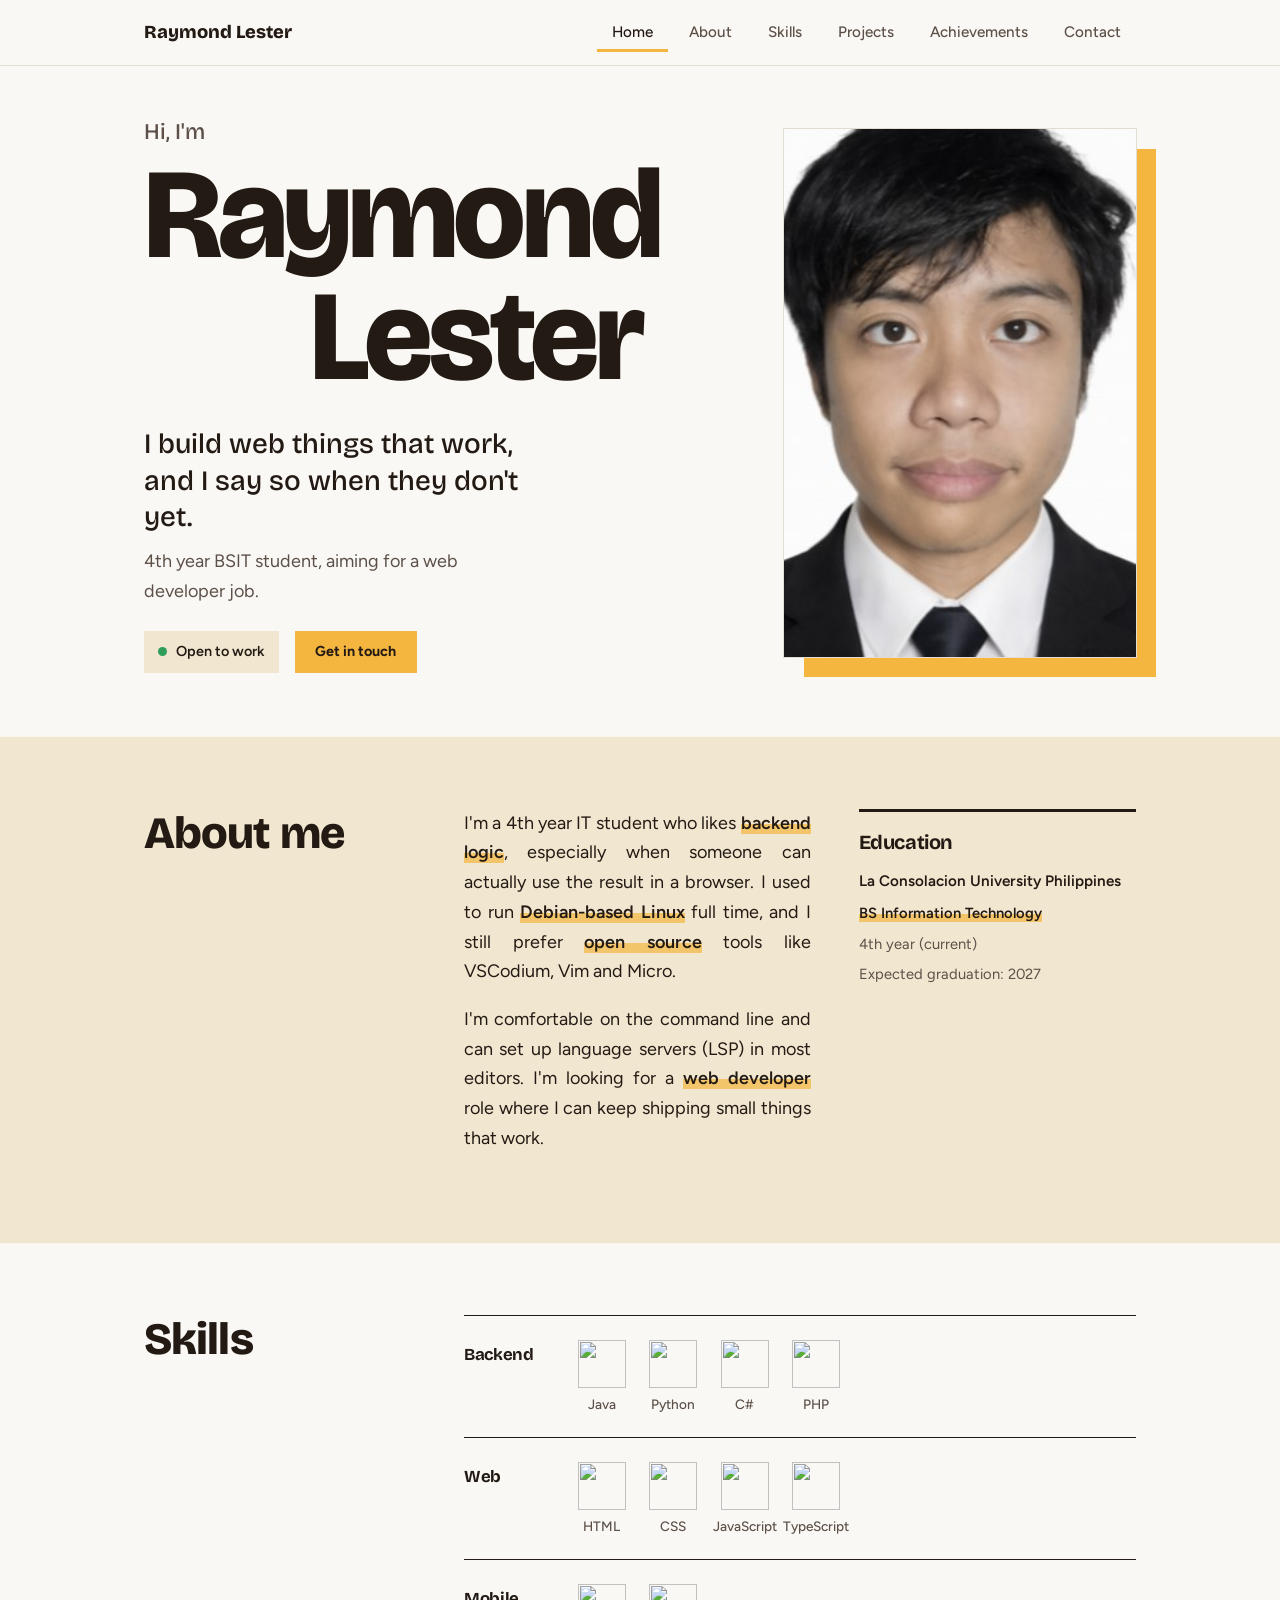
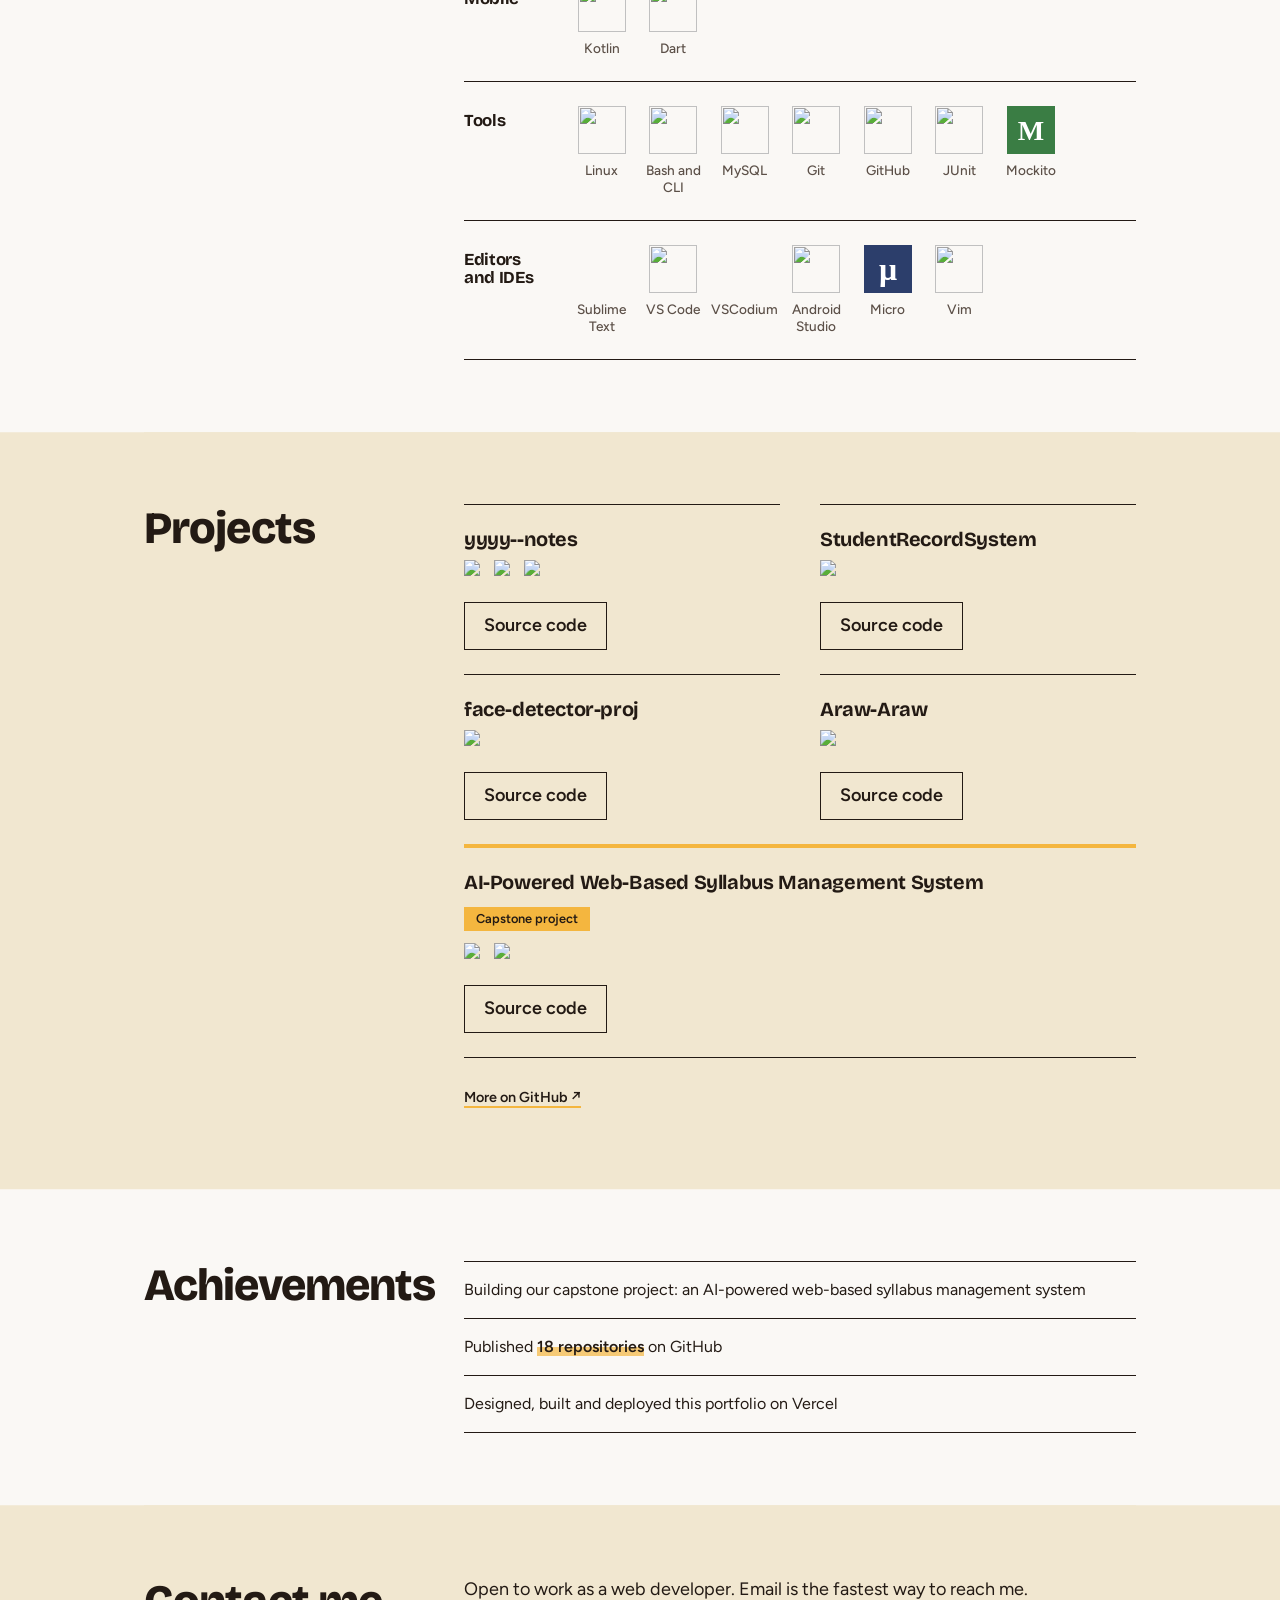
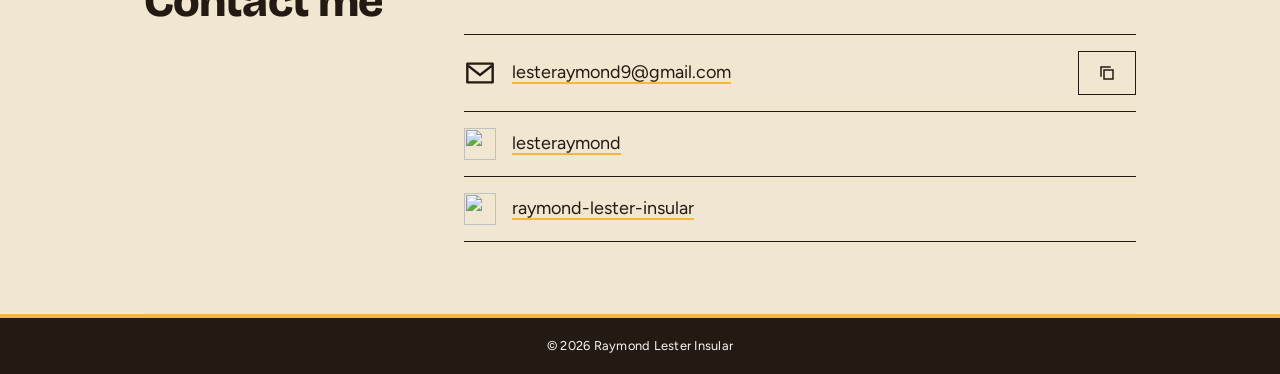
==== index.html @ dc0ed13c "Add portfolio site: HTML, CSS and JavaScript" ====
<!doctype html>
<html lang="en">
<head>
  <meta charset="utf-8">
  <meta name="viewport" content="width=device-width, initial-scale=1">
  <title>Raymond Lester Insular | Web Developer</title>
  <meta name="description" content="Portfolio of Raymond Lester Insular, 4th year BSIT student at La Consolacion University of the Philippines. Open to work as a web developer.">
  <meta property="og:type" content="website">
  <meta property="og:site_name" content="Raymond Lester Insular">
  <meta property="og:title" content="Raymond Lester Insular | Web Developer">
  <meta property="og:description" content="4th year BSIT student at La Consolacion University of the Philippines. Open to work as a web developer.">
  <meta property="og:url" content="https://raymondlester-dev.vercel.app/">
  <meta property="og:image" content="https://raymondlester-dev.vercel.app/images/preview.png">
  <meta property="og:image:width" content="1200">
  <meta property="og:image:height" content="630">
  <meta property="og:image:alt" content="Raymond Lester, web developer, next to a portrait">
  <meta name="twitter:card" content="summary_large_image">
  <meta name="twitter:title" content="Raymond Lester Insular | Web Developer">
  <meta name="twitter:description" content="4th year BSIT student at La Consolacion University of the Philippines. Open to work as a web developer.">
  <meta name="twitter:image" content="https://raymondlester-dev.vercel.app/images/preview.png">
  <meta name="theme-color" content="#faf8f5">
  <link rel="icon" href="favicon.ico" sizes="any">
  <link rel="icon" href="favicon.svg" type="image/svg+xml">
  <link rel="icon" href="favicon-32.png" type="image/png" sizes="32x32">
  <link rel="apple-touch-icon" href="apple-touch-icon.png">
  <link rel="preconnect" href="https://fonts.googleapis.com">
  <link rel="preconnect" href="https://fonts.gstatic.com" crossorigin>
  <link href="https://fonts.googleapis.com/css2?family=Bricolage+Grotesque:opsz,wght@12..96,500;12..96,700;12..96,800&family=Figtree:wght@400;500;600&display=swap" rel="stylesheet">
  <link rel="stylesheet" href="css/style.css">
</head>
<body>
  <a class="skip" href="#home">Skip to content</a>
  <div class="progress" aria-hidden="true"><span></span></div>

  <header class="topbar">
    <div class="topbar-inner">
      <a class="brand" href="#home" aria-label="Raymond Lester, home">Raymond Lester</a>
      <button class="menu-btn" type="button" aria-expanded="false" aria-controls="site-nav">Menu</button>
      <nav id="site-nav" class="site-nav" aria-label="Primary">
        <ul>
          <li><a href="#home">Home</a></li>
          <li><a href="#about">About</a></li>
          <li><a href="#skills">Skills</a></li>
          <li><a href="#projects">Projects</a></li>
          <li><a href="#achievements">Achievements</a></li>
          <li><a href="#contact">Contact</a></li>
        </ul>
      </nav>
    </div>
  </header>

  <main class="page">

    <section id="home" class="section hero" aria-labelledby="hero-name">
      <div class="hero-text">
        <p class="hello">Hi, I'm</p>
        <h1 id="hero-name" class="hero-name"><span>Raymond</span> <span class="ln">Lester</span></h1>
        <p class="lede">I build web things that work, and I say so when they don't yet.</p>
        <p class="tagline">4th year BSIT student, aiming for a web developer job.</p>
        <div class="hero-actions">
          <p class="open"><span class="dot" aria-hidden="true"></span>Open to work</p>
          <a class="btn" href="#contact">Get in touch</a>
        </div>
      </div>
      <figure class="portrait">
        <img src="images/me.jpg" alt="Portrait of Raymond Lester" width="640" height="800">
      </figure>
    </section>

    <section id="about" class="section" aria-labelledby="about-title">
      <h2 id="about-title">About me</h2>
      <div class="about-grid">
        <div class="about-text">
          <p>I'm a 4th year IT student who likes <span class="hl">backend logic</span>, especially when someone can actually use the result in a browser. I used to run <span class="hl">Debian-based Linux</span> full time, and I still prefer <span class="hl">open source</span> tools like VSCodium, Vim and Micro.</p>
          <p>I'm comfortable on the command line and can set up language servers (LSP) in most editors. I'm looking for a <span class="hl">web developer</span> role where I can keep shipping small things that work.</p>
        </div>
        <div class="card edu">
          <h3>Education</h3>
          <p class="edu-degree">La Consolacion University Philippines</p>
          <p class="edu-line"><span class="hl">BS Information Technology</span></p>
          <p class="edu-line">4th year (current)</p>
          <p class="edu-line">Expected graduation: 2027</p>
        </div>
      </div>
    </section>

    <section id="skills" class="section" aria-labelledby="skills-title">
      <h2 id="skills-title">Skills</h2>
      <div class="skill-groups">
        <div class="card">
          <h3>Backend</h3>
          <ul class="icons">
            <li><img src="https://cdn.jsdelivr.net/gh/devicons/devicon@v2.16.0/icons/java/java-original.svg" alt="" width="48" height="48" loading="lazy"><span>Java</span></li>
            <li><img src="https://cdn.jsdelivr.net/gh/devicons/devicon@v2.16.0/icons/python/python-original.svg" alt="" width="48" height="48" loading="lazy"><span>Python</span></li>
            <li><img src="https://cdn.jsdelivr.net/gh/devicons/devicon@v2.16.0/icons/csharp/csharp-original.svg" alt="" width="48" height="48" loading="lazy"><span>C#</span></li>
            <li><img src="https://cdn.jsdelivr.net/gh/devicons/devicon@v2.16.0/icons/php/php-original.svg" alt="" width="48" height="48" loading="lazy"><span>PHP</span></li>
          </ul>
        </div>
        <div class="card">
          <h3>Web</h3>
          <ul class="icons">
            <li><img src="https://cdn.jsdelivr.net/gh/devicons/devicon@v2.16.0/icons/html5/html5-original.svg" alt="" width="48" height="48" loading="lazy"><span>HTML</span></li>
            <li><img src="https://cdn.jsdelivr.net/gh/devicons/devicon@v2.16.0/icons/css3/css3-original.svg" alt="" width="48" height="48" loading="lazy"><span>CSS</span></li>
            <li><img src="https://cdn.jsdelivr.net/gh/devicons/devicon@v2.16.0/icons/javascript/javascript-original.svg" alt="" width="48" height="48" loading="lazy"><span>JavaScript</span></li>
            <li><img src="https://cdn.jsdelivr.net/gh/devicons/devicon@v2.16.0/icons/typescript/typescript-original.svg" alt="" width="48" height="48" loading="lazy"><span>TypeScript</span></li>
          </ul>
        </div>
        <div class="card">
          <h3>Mobile</h3>
          <ul class="icons">
            <li><img src="https://cdn.jsdelivr.net/gh/devicons/devicon@v2.16.0/icons/kotlin/kotlin-original.svg" alt="" width="48" height="48" loading="lazy"><span>Kotlin</span></li>
            <li><img src="https://cdn.jsdelivr.net/gh/devicons/devicon@v2.16.0/icons/dart/dart-original.svg" alt="" width="48" height="48" loading="lazy"><span>Dart</span></li>
          </ul>
        </div>
        <div class="card">
          <h3>Tools</h3>
          <ul class="icons">
            <li><img src="https://cdn.jsdelivr.net/gh/devicons/devicon@v2.16.0/icons/linux/linux-original.svg" alt="" width="48" height="48" loading="lazy"><span>Linux</span></li>
            <li><img src="https://cdn.jsdelivr.net/gh/devicons/devicon@v2.16.0/icons/bash/bash-original.svg" alt="" width="48" height="48" loading="lazy"><span>Bash and CLI</span></li>
            <li><img src="https://cdn.jsdelivr.net/gh/devicons/devicon@v2.16.0/icons/mysql/mysql-original.svg" alt="" width="48" height="48" loading="lazy"><span>MySQL</span></li>
            <li><img src="https://cdn.jsdelivr.net/gh/devicons/devicon@v2.16.0/icons/git/git-original.svg" alt="" width="48" height="48" loading="lazy"><span>Git</span></li>
            <li><img src="https://cdn.jsdelivr.net/gh/devicons/devicon@v2.16.0/icons/github/github-original.svg" alt="" width="48" height="48" loading="lazy"><span>GitHub</span></li>
            <li><img src="https://cdn.jsdelivr.net/gh/devicons/devicon@v2.16.0/icons/junit/junit-original.svg" alt="" width="48" height="48" loading="lazy"><span>JUnit</span></li>
            <li><svg class="mask-svg" viewBox="0 0 48 48" width="48" height="48" aria-hidden="true"><rect width="48" height="48" fill="#3a7d44"/><text x="24" y="34" text-anchor="middle" font-family="Georgia, serif" font-size="28" font-weight="700" fill="#fff">M</text></svg><span>Mockito</span></li>
          </ul>
        </div>
        <div class="card">
          <h3>Editors and IDEs</h3>
          <ul class="icons">
            <li><span class="mask" style="--icon:url(https://cdn.jsdelivr.net/npm/simple-icons@9.21.0/icons/sublimetext.svg);--c:#ff9800" aria-hidden="true"></span><span>Sublime Text</span></li>
            <li><img src="https://cdn.jsdelivr.net/gh/devicons/devicon@v2.16.0/icons/vscode/vscode-original.svg" alt="" width="48" height="48" loading="lazy"><span>VS Code</span></li>
            <li><span class="mask" style="--icon:url(https://cdn.jsdelivr.net/npm/simple-icons@9.21.0/icons/vscodium.svg);--c:#2f80c0" aria-hidden="true"></span><span>VSCodium</span></li>
            <li><img src="https://cdn.jsdelivr.net/gh/devicons/devicon@v2.16.0/icons/androidstudio/androidstudio-original.svg" alt="" width="48" height="48" loading="lazy"><span>Android Studio</span></li>
            <li><svg class="mask-svg" viewBox="0 0 48 48" width="48" height="48" aria-hidden="true"><rect width="48" height="48" fill="#2c3e6b"/><text x="24" y="35" text-anchor="middle" font-family="Georgia, serif" font-size="32" font-weight="700" fill="#fff">&#956;</text></svg><span>Micro</span></li>
            <li><img src="https://cdn.jsdelivr.net/gh/devicons/devicon@v2.16.0/icons/vim/vim-original.svg" alt="" width="48" height="48" loading="lazy"><span>Vim</span></li>
          </ul>
        </div>
      </div>
    </section>

    <section id="projects" class="section" aria-labelledby="projects-title">
      <h2 id="projects-title">Projects</h2>
      <ul class="projects">
        <li class="project">
          <div>
            <h3>yyyy--notes</h3>
            <ul class="stack" aria-label="Tech stack"><li><img src="https://cdn.jsdelivr.net/gh/devicons/devicon@v2.16.0/icons/javascript/javascript-original.svg" alt="JavaScript" title="JavaScript" width="28" height="28" loading="lazy"></li><li><img src="https://cdn.jsdelivr.net/gh/devicons/devicon@v2.16.0/icons/css3/css3-original.svg" alt="CSS" title="CSS" width="28" height="28" loading="lazy"></li><li><img src="https://cdn.jsdelivr.net/gh/devicons/devicon@v2.16.0/icons/html5/html5-original.svg" alt="HTML" title="HTML" width="28" height="28" loading="lazy"></li></ul>
          </div>
          <a class="repo" href="https://github.com/lesteraymond/yyyy--notes" target="_blank" rel="noopener noreferrer">Source code<span class="sr"> for yyyy--notes (opens in new tab)</span></a>
        </li>
        <li class="project">
          <div>
            <h3>StudentRecordSystem</h3>
            <ul class="stack" aria-label="Tech stack"><li><img src="https://cdn.jsdelivr.net/gh/devicons/devicon@v2.16.0/icons/java/java-original.svg" alt="Java" title="Java" width="28" height="28" loading="lazy"></li></ul>
          </div>
          <a class="repo" href="https://github.com/lesteraymond/StudentRecordSystem" target="_blank" rel="noopener noreferrer">Source code<span class="sr"> for StudentRecordSystem (opens in new tab)</span></a>
        </li>
        <li class="project">
          <div>
            <h3>face-detector-proj</h3>
            <ul class="stack" aria-label="Tech stack"><li><img src="https://cdn.jsdelivr.net/gh/devicons/devicon@v2.16.0/icons/python/python-original.svg" alt="Python" title="Python" width="28" height="28" loading="lazy"></li></ul>
          </div>
          <a class="repo" href="https://github.com/lesteraymond/face-detector-proj" target="_blank" rel="noopener noreferrer">Source code<span class="sr"> for face-detector-proj (opens in new tab)</span></a>
        </li>
        <li class="project">
          <div>
            <h3>Araw-Araw</h3>
            <ul class="stack" aria-label="Tech stack"><li><img src="https://cdn.jsdelivr.net/gh/devicons/devicon@v2.16.0/icons/kotlin/kotlin-original.svg" alt="Kotlin" title="Kotlin" width="28" height="28" loading="lazy"></li></ul>
          </div>
          <a class="repo" href="https://github.com/lesteraymond/Araw-Araw" target="_blank" rel="noopener noreferrer">Source code<span class="sr"> for Araw-Araw (opens in new tab)</span></a>
        </li>
        <li class="project featured">
          <div>
            <h3>AI-Powered Web-Based Syllabus Management System</h3>
            <p class="badge">Capstone project</p>
            <ul class="stack" aria-label="Tech stack"><li><img src="https://cdn.jsdelivr.net/gh/devicons/devicon@v2.16.0/icons/javascript/javascript-original.svg" alt="JavaScript" title="JavaScript" width="28" height="28" loading="lazy"></li><li><img src="https://cdn.jsdelivr.net/gh/devicons/devicon@v2.16.0/icons/css3/css3-original.svg" alt="CSS" title="CSS" width="28" height="28" loading="lazy"></li></ul>
          </div>
          <a class="repo" href="https://github.com/lesteraymond/syllabus-core" target="_blank" rel="noopener noreferrer">Source code<span class="sr"> for syllabus-core (opens in new tab)</span></a>
        </li>
      </ul>
      <p class="more"><a class="repo" href="https://github.com/lesteraymond?tab=repositories" target="_blank" rel="noopener noreferrer">More on GitHub&nbsp;<span aria-hidden="true">&#8599;</span><span class="sr"> (opens in new tab)</span></a></p>
    </section>

    <section id="achievements" class="section" aria-labelledby="achievements-title">
      <h2 id="achievements-title">Achievements</h2>
      <ul class="achievements">
        <li>Building our capstone project: an AI-powered web-based syllabus management system</li>
        <li>Published <span class="hl">18 repositories</span> on GitHub</li>
        <li>Designed, built and deployed this portfolio on Vercel</li>
      </ul>
    </section>

    <section id="contact" class="section" aria-labelledby="contact-title">
      <h2 id="contact-title">Contact me</h2>
      <p>Open to work as a web developer. Email is the fastest way to reach me.</p>
      <ul class="contact-list">
        <li>
          <span class="label"><svg viewBox="0 0 24 24" width="32" height="32" fill="none" stroke="currentColor" stroke-width="1.8" stroke-linejoin="round" aria-hidden="true"><rect x="2.5" y="5" width="19" height="14"/><path d="M3 6.5l9 7 9-7"/></svg><span class="sr">Email</span></span>
          <a href="mailto:lesteraymond9@gmail.com">lesteraymond9@gmail.com</a>
          <button class="copy-btn" type="button" data-copy="lesteraymond9@gmail.com" aria-label="Copy email address" title="Copy email">
            <svg class="ic-copy" viewBox="0 0 24 24" width="16" height="16" fill="none" stroke="currentColor" stroke-width="2" stroke-linecap="square" aria-hidden="true"><rect x="8" y="8" width="12" height="12"/><path d="M4 16V4h12"/></svg>
            <svg class="ic-check" viewBox="0 0 24 24" width="16" height="16" fill="none" stroke="currentColor" stroke-width="2.5" stroke-linecap="square" aria-hidden="true"><path d="M4 12.5l5 5L20 6.5"/></svg>
            <span class="copy-label">Copy</span>
          </button>
          <span class="copy-status" role="status" aria-live="polite"></span>
        </li>
        <li>
          <span class="label"><img src="https://cdn.jsdelivr.net/gh/devicons/devicon@v2.16.0/icons/github/github-original.svg" alt="" width="32" height="32"><span class="sr">GitHub</span></span>
          <a href="https://github.com/lesteraymond" target="_blank" rel="noopener noreferrer">lesteraymond</a>
        </li>
        <li>
          <span class="label"><img src="https://cdn.jsdelivr.net/gh/devicons/devicon@v2.16.0/icons/linkedin/linkedin-original.svg" alt="" width="32" height="32"><span class="sr">LinkedIn</span></span>
          <a href="https://www.linkedin.com/in/raymond-lester-insular" target="_blank" rel="noopener noreferrer">raymond-lester-insular</a>
        </li>
      </ul>
    </section>
  </main>

  <footer class="footer">
    <p>&copy; 2026 Raymond Lester Insular</p>
  </footer>

  <a class="to-top" href="#home" aria-label="Back to top">
    <svg viewBox="0 0 24 24" width="22" height="22" fill="none" stroke="currentColor" stroke-width="2.5" stroke-linecap="square" aria-hidden="true"><path d="M12 20V5M5 11.5l7-7 7 7"/></svg>
  </a>

  <script src="js/script.js"></script>
</body>
</html>
---- css/style.css ----
:root {
  --bg: #faf8f5;
  --surface: #ffffff;
  --ink: #231a14;
  --muted: #5c5048;
  --blend: #d7dee1;
  --accent: #f4b63f;
  --sky: #f1e7d0;

  --font-head: "Bricolage Grotesque", system-ui, sans-serif;
  --font-body: "Figtree", system-ui, sans-serif;

  --line: #e3dcd2;
  --radius: 0;
  --gutter: clamp(1.25rem, 5vw, 3rem);
  --wrap: 68rem;
}

.theme-fade, .theme-fade *, .theme-fade *::before, .theme-fade *::after {
  transition: background-color 0.5s ease, color 0.5s ease, border-color 0.5s ease, box-shadow 0.5s ease, text-decoration-color 0.5s ease !important;
}

:root.theme-pink {
  --bg: #f2b3ca;
  --surface: #fde6ee;
  --ink: #2c0010;
  --muted: #6b2f45;
  --accent: #e8508a;
  --sky: #f8cfdf;
  --line: #d98fae;
  --blend: #c6b3ba;
}

*, *::before, *::after { box-sizing: border-box; }

html {
  scroll-behavior: smooth;
  scroll-padding-top: 5rem;
  -webkit-text-size-adjust: 100%;
}

body {
  margin: 0;
  background: var(--bg);
  color: var(--ink);
  font-family: var(--font-body);
  font-size: 18px;
  line-height: 1.65;
}

img { max-width: 100%; display: block; }

a { color: var(--ink); text-underline-offset: 0.2em; text-decoration-color: var(--accent); text-decoration-thickness: 2px; }
a:hover { text-decoration-color: var(--ink); }

:focus-visible { outline: 3px solid var(--ink); outline-offset: 3px; border-radius: 6px; }

p { max-width: 62ch; margin: 0 0 1em; }

h1, h2, h3 { font-family: var(--font-head); line-height: 1.08; margin: 0; letter-spacing: -0.02em; }
h2 { font-size: clamp(2rem, 4.5vw, 3rem); font-weight: 800; margin-bottom: 1.75rem; }
h3 { font-size: 1.25rem; font-weight: 700; }

.sr {
  position: absolute; width: 1px; height: 1px; overflow: hidden;
  clip-path: inset(50%); white-space: nowrap;
}

.skip {
  position: absolute; left: 1rem; top: -4rem;
  background: var(--ink); color: #fff; padding: 0.5rem 0.9rem; z-index: 100; border-radius: 8px;
}
.skip:focus { top: 0.75rem; }

.topbar {
  position: sticky; top: 0; z-index: 50;
  background: color-mix(in srgb, var(--bg) 92%, transparent);
  backdrop-filter: blur(8px);
  border-bottom: 1px solid var(--line);
}
.topbar-inner {
  max-width: var(--wrap); margin: 0 auto;
  display: flex; align-items: center; justify-content: space-between;
  gap: 1rem; padding: 0.8rem var(--gutter);
}
.brand { font-family: var(--font-head); font-weight: 800; font-size: 1.15rem; text-decoration: none; }
.site-nav ul { list-style: none; margin: 0; padding: 0; display: flex; gap: 0.35rem; }
.site-nav a {
  display: block; padding: 0.45rem 0.95rem; border-radius: 0;
  text-decoration: none; color: var(--muted); font-weight: 500; font-size: 0.95rem;
}
.site-nav a:hover { background: var(--sky); color: var(--ink); }
.site-nav a[aria-current="true"] { color: var(--ink); box-shadow: inset 0 -3px 0 var(--accent); }

.menu-btn {
  display: none; font: inherit; font-weight: 600; font-size: 0.95rem;
  background: var(--surface); color: var(--ink);
  border: 1px solid var(--line); border-radius: 0;
  padding: 0.5rem 1.1rem; min-height: 44px; cursor: pointer;
}
.menu-btn[aria-expanded="true"] { background: var(--ink); color: #fff; }

.page { max-width: var(--wrap); margin: 0 auto; padding: 0 var(--gutter); }
.section { padding: 4.5rem 0; }
.section:not(.hero) {
  display: grid; grid-template-columns: 16rem minmax(0, 1fr);
  column-gap: clamp(2rem, 5vw, 4rem); align-items: start; align-content: start;
}
.section:not(.hero) > h2 { grid-column: 1; grid-row: 1; margin: 0; white-space: nowrap; font-size: clamp(2rem, 3.6vw, 2.8rem); }
.section:not(.hero) > :not(h2) { grid-column: 2; }

#about, #projects, #contact {
  background: var(--sky);
  box-shadow: 0 0 0 100vmax var(--sky);
  clip-path: inset(0 -100vmax);
}

.card {
  border-top: 3px solid var(--ink); padding-top: 1.25rem;
}

.hero {
  display: grid; grid-template-columns: minmax(0, 1.25fr) minmax(0, 1fr);
  gap: clamp(2rem, 6vw, 5rem); align-items: center;
  padding: 4rem 0 6rem;
}
.hello { font-family: var(--font-head); font-weight: 500; font-size: 1.4rem; color: var(--muted); margin-bottom: 0.25rem; }
.hero-name { font-size: clamp(3.4rem, 9vw, 6.5rem); font-weight: 800; line-height: 0.95; letter-spacing: -0.035em; }
.lede { font-family: var(--font-head); font-size: clamp(1.3rem, 2.4vw, 1.75rem); font-weight: 500; line-height: 1.3; margin: 1.75rem 0 0.75rem; }
.tagline { color: var(--muted); margin-bottom: 1.5rem; }
.open {
  display: inline-flex; align-items: center; gap: 0.55rem;
  background: var(--sky); border-radius: 0; padding: 0.35rem 0.9rem;
  font-weight: 600; font-size: 0.9rem; margin: 0; min-height: 42px;
}
.hero-actions { display: flex; flex-wrap: wrap; gap: 1rem; align-items: stretch; }
.dot { width: 9px; height: 9px; border-radius: 50%; background: #2e9e5b; }

.btn {
  display: inline-flex; align-items: center; background: var(--accent); color: var(--ink);
  font-weight: 700; font-size: 0.9rem; text-decoration: none;
  padding: 0 1.3rem; border-radius: 0; min-height: 42px;
  transition: transform 0.15s ease;
}
.btn:hover { transform: translateY(-2px); }

.portrait { margin: 0; position: relative; justify-self: center; width: min(100%, 22rem); }
.portrait::before {
  content: ""; position: absolute; inset: 1.25rem -1.25rem -1.25rem 1.25rem;
  background: var(--accent);
}
.portrait img {
  position: relative; width: 100%; height: auto; aspect-ratio: 4 / 5; object-fit: cover; object-position: center 20%; box-shadow: 0 0 0 1px var(--line);
  background: var(--sky);
}
.portrait.is-missing img { display: none; }
.portrait.is-missing::after {
  content: "Photo coming soon";
  position: relative; display: grid; place-items: center; aspect-ratio: 4 / 5;
  background: var(--sky);
  color: var(--muted); font-weight: 500;
}

.about-grid { display: grid; grid-template-columns: minmax(0, 1.25fr) minmax(0, 1fr); gap: clamp(1.5rem, 4vw, 3rem); align-items: start; }
.hl { background: linear-gradient(transparent 55%, color-mix(in srgb, var(--accent) 70%, transparent) 55%); font-weight: 600; }
.about-text p { text-align: justify; hyphens: none; }
.edu h3 { margin-bottom: 1rem; }
.edu-degree { font-weight: 600; font-size: 0.95rem; margin-bottom: 0.5rem; }
.edu-line .hl { color: var(--ink); }
.edu-line { color: var(--muted); margin-bottom: 0.5rem; font-size: 0.92rem; line-height: 1.5; }

.skill-groups { display: grid; grid-template-columns: 1.5fr 1fr 1.5fr; gap: 2rem; }
.skill-groups h3 { margin-bottom: 1rem; }
.chips { list-style: none; margin: 0; padding: 0; display: flex; flex-wrap: wrap; gap: 0.5rem; }
.chips li {
  background: var(--sky); border-radius: 0;
  padding: 0.3rem 0.9rem; font-weight: 500; font-size: 0.95rem;
}
.icons { list-style: none; margin: 0; padding: 0; display: grid; grid-template-columns: repeat(auto-fill, minmax(4.5rem, 1fr)); gap: 1.25rem 0.5rem; }
.icons li { display: flex; flex-direction: column; align-items: center; text-align: center; gap: 0.5rem; }
.icons img, .icons .mask, .icons .mask-svg { transition: transform 0.15s ease; }
.icons img { width: 48px; height: 48px; }
@media (hover: hover) {
  .icons li:hover img, .icons li:hover .mask, .icons li:hover .mask-svg { transform: scale(1.08); }
}
.mask { width: 48px; height: 48px; background-color: var(--c); -webkit-mask: var(--icon) center / 80% no-repeat; mask: var(--icon) center / 80% no-repeat; }
.mask-svg { width: 48px; height: 48px; }
.skill-groups > .card:last-child { grid-column: 1 / -1; }
.icons span { font-size: 0.92rem; font-weight: 500; color: var(--muted); line-height: 1.25; }
.stack { list-style: none; margin: 0; padding: 0; display: flex; flex-wrap: wrap; gap: 0.5rem; }
.stack img { width: 22px; height: 22px; transition: transform 0.15s ease; }
@media (hover: hover) {
  .stack img:hover { transform: scale(1.15); }
}
.icons li.pop img, .icons li.pop .mask, .icons li.pop .mask-svg { transform: scale(1.2); }
.stack img.pop { transform: scale(1.3); }
.chips.small li { font-size: 0.85rem; padding: 0.15rem 0.7rem; background: var(--bg); border: 1px solid var(--line); }

.projects { list-style: none; margin: 0; padding: 0; display: grid; grid-template-columns: repeat(2, minmax(0, 1fr)); column-gap: 2.5rem; border-bottom: 1px solid var(--ink); }
.project {
  display: flex; flex-direction: column; align-items: flex-start; justify-content: space-between; gap: 1.25rem;
  border-top: 1px solid var(--ink); padding: 1.5rem 0;
}
.project:hover h3 { text-decoration: underline; text-decoration-color: var(--accent); text-decoration-thickness: 3px; text-underline-offset: 0.2em; }
.project h3 { margin-bottom: 0.6rem; }
.project.featured { grid-column: 1 / -1; border-top: 4px solid var(--accent); }
.badge {
  display: inline-block; background: var(--accent); color: var(--ink);
  font-weight: 600; font-size: 0.8rem; border-radius: 0;
  padding: 0.1rem 0.75rem; margin: 0 0 0.75rem; max-width: none;
}
.repo {
  flex: none; text-decoration: none; font-weight: 600;
  border: 1px solid var(--ink); border-radius: 0;
  padding: 0.5rem 1.2rem; min-height: 44px; display: inline-flex; align-items: center;
}
.repo:hover { background: var(--accent); border-color: var(--accent); color: var(--ink); }

.achievements { list-style: none; margin: 0; padding: 0; border-bottom: 1px solid var(--ink); }
.achievements li { border-top: 1px solid var(--ink); padding: 1rem 0; font-size: 1rem; line-height: 1.5; }
.section > p:has(+ .contact-list) { margin-bottom: 0; line-height: 1.4; }
.more { margin: 1.25rem 0 0; }
.more .repo { border: 0; padding: 0.5rem 0; min-height: 0; font-size: 0.9rem; text-decoration: underline; text-decoration-color: var(--accent); text-decoration-thickness: 2px; text-underline-offset: 0.25em; }
.more .repo:hover { background: none; color: var(--ink); text-decoration-color: var(--ink); }

.contact-list { list-style: none; margin: 0.5rem 0 0; padding: 0; max-width: 44rem; border-bottom: 1px solid var(--ink); }
.contact-list li {
  display: grid; grid-template-columns: 32px minmax(0, 1fr) auto; position: relative;
  gap: 0.5rem 1rem; align-items: center;
  border-top: 1px solid var(--ink); padding: 1rem 0;
}
.label { display: grid; place-items: center; width: 32px; height: 32px; color: var(--ink); }
.label img, .label svg { width: 32px; height: 32px; }
.contact-list a { overflow-wrap: anywhere; }
.copy-btn {
  display: inline-flex; align-items: center; justify-content: center;
  min-height: 44px; padding: 0.5rem 1.2rem;
  background: transparent; color: var(--ink); border: 1px solid var(--ink);
  border-radius: 0; cursor: pointer;
  transition: background-color 0.15s ease, transform 0.15s ease;
}
.copy-btn svg { width: 18px; height: 18px; }
.copy-label { position: absolute; width: 1px; height: 1px; overflow: hidden; clip-path: inset(50%); white-space: nowrap; }
.copy-btn:hover { background: var(--accent); border-color: var(--accent); }
.copy-btn:active { transform: translateY(1px); }
.copy-btn .ic-check { display: none; }
.copy-btn.is-copied { background: var(--ink); color: var(--surface); }
.copy-btn.is-copied .ic-copy { display: none; }
.copy-btn.is-copied .ic-check { display: block; }
.copy-status { position: absolute; width: 1px; height: 1px; overflow: hidden; clip-path: inset(50%); white-space: nowrap; }

.progress { position: fixed; top: 0; left: 0; right: 0; height: 4px; z-index: 70; pointer-events: none; }
.progress span { display: block; height: 100%; background: var(--accent); transform: scaleX(0); transform-origin: left; }

.to-top {
  position: fixed; right: 1.5rem; bottom: 1.5rem; z-index: 60;
  width: 48px; height: 48px; display: grid; place-items: center;
  background: var(--accent); color: var(--ink);
  opacity: 0; visibility: hidden; transform: translateY(8px);
  transition: opacity 0.2s ease, transform 0.2s ease, visibility 0.2s;
}
.to-top.is-visible { opacity: 1; visibility: visible; transform: none; }
.to-top:hover { background: var(--ink); color: #fff; }

.heart {
  position: fixed; top: -3rem; z-index: 200; pointer-events: none;
  animation-name: fall; animation-timing-function: linear; animation-fill-mode: backwards;
}
@keyframes fall {
  to { transform: translateY(110vh) rotate(25deg); }
}

.footer { background: var(--ink); border-top: 4px solid var(--accent); padding: 1.1rem var(--gutter); text-align: center; color: var(--bg); font-size: 0.8rem; letter-spacing: 0.02em; }
.footer p { margin: 0 auto; }

@media (max-width: 800px) {
  body { font-size: 16px; }
  h2 { font-size: 1.7rem; margin-bottom: 1.25rem; }
  h3 { font-size: 1.1rem; }
  .hero-name { font-size: clamp(2.8rem, 14vw, 3.6rem); }
  .lede { font-size: 1.15rem; margin-top: 1.25rem; }
  .icons img, .mask, .mask-svg { width: 34px; height: 34px; }
  .icons span { font-size: 0.78rem; }
  .icons { row-gap: 0.9rem; }
  .icons li { gap: 0.3rem; }
  .to-top { right: 1rem; bottom: 1rem; width: 44px; height: 44px; }
  .section { padding: 2rem 0; }
  .section:not(.hero) { display: block; }
  .section:not(.hero) > h2 { position: static; margin-bottom: 1.5rem; }
  .projects { grid-template-columns: repeat(2, minmax(0, 1fr)); column-gap: 1.25rem; }
  .project .repo { min-height: 30px; padding: 0.15rem 0.6rem; font-size: 0.78rem; }
  .project h3 { font-size: 0.84rem; letter-spacing: -0.01em; overflow-wrap: break-word; }
  .project.featured h3 { font-size: 1.05rem; }
  .hero { grid-template-columns: 7.5rem minmax(0, 1fr); gap: 0 1.6rem; padding: 2rem 0 3rem; align-items: start; }
  .hero-text { display: contents; }
  .portrait { grid-column: 1; grid-row: 1 / span 2; width: 100%; margin: 0; justify-self: stretch; }
  .portrait::before { inset: 0.6rem -0.6rem -0.6rem 0.6rem; }
  .hello { grid-column: 2; grid-row: 1; align-self: end; margin: 0; font-size: 1.1rem; }
  .hero-name { grid-column: 2; grid-row: 2; align-self: start; font-size: clamp(2rem, 10.5vw, 2.7rem); margin-top: 0.25rem; }
  .lede, .tagline, .hero-actions { grid-column: 1 / -1; }
  .lede { margin-top: 1.75rem; }

  .menu-btn { display: inline-flex; align-items: center; }
  .site-nav {
    position: absolute; left: 0; right: 0; top: 100%;
    background: var(--bg); border-bottom: 1px solid var(--line);
    opacity: 0; visibility: hidden; transform: translateY(-12px);
    transition: opacity 0.2s ease, transform 0.25s ease, visibility 0s linear 0.25s;
  }
  .site-nav.is-open { opacity: 1; visibility: visible; transform: none; transition-delay: 0s; }
  .site-nav li { opacity: 0; transform: translateY(-6px); transition: opacity 0.2s ease, transform 0.25s ease; }
  .site-nav.is-open li { opacity: 1; transform: none; }
  .site-nav.is-open li:nth-child(1) { transition-delay: 0.04s; }
  .site-nav.is-open li:nth-child(2) { transition-delay: 0.08s; }
  .site-nav.is-open li:nth-child(3) { transition-delay: 0.12s; }
  .site-nav.is-open li:nth-child(4) { transition-delay: 0.16s; }
  .site-nav.is-open li:nth-child(5) { transition-delay: 0.2s; }
  .site-nav ul { flex-direction: column; gap: 0.25rem; padding: 0.75rem var(--gutter) 1rem; }
  .site-nav a { padding: 0.75rem 1rem; font-size: 1.05rem; }

  .about-grid { grid-template-columns: minmax(0, 1fr); }
  .skill-groups { grid-template-columns: minmax(0, 1fr); gap: 1.25rem; }
  .skill-groups > .card { padding-top: 0.9rem; }
  .icons { grid-template-columns: repeat(auto-fill, minmax(3.6rem, 1fr)); }
  .skill-groups .icons { grid-template-columns: repeat(4, minmax(0, 1fr)); }
  .skill-groups > .card:nth-child(5) .icons { grid-template-columns: repeat(3, minmax(0, 1fr)); }

  .project { flex-direction: column; align-items: flex-start; gap: 1rem; padding: 1.25rem 0; }

  .contact-list li { grid-template-columns: 32px minmax(0, 1fr) auto; column-gap: 0.75rem; }
  .contact-list a { font-size: 0.9rem; overflow-wrap: break-word; }
  .copy-btn { min-height: 36px; padding: 0.25rem 0.85rem; }
  .footer { padding: 0.6rem 1rem; font-size: 0.72rem; text-align: center; }
  .footer p { margin: 0 auto; line-height: 1.4; }
}

@media (prefers-reduced-motion: reduce) {
  html { scroll-behavior: auto; }
  .btn, .stack img, .icons img, .icons .mask, .icons .mask-svg, .to-top, .site-nav, .site-nav li, .copy-btn { transition: none !important; }
  .stack img:hover, .icons li:hover img, .icons li:hover .mask, .icons li:hover .mask-svg { transform: none; }
}

@media (min-width: 801px) {
  .skill-groups { grid-template-columns: minmax(0, 1fr); gap: 0; }
  .skill-groups > .card { display: grid; grid-template-columns: 5.5rem minmax(0, 1fr); column-gap: 1rem; align-items: start; border-top: 1px solid var(--ink); padding: 1.5rem 0; }
  .skill-groups > .card:last-child { border-bottom: 1px solid var(--ink); }
  .skill-groups h3 { margin: 0.35rem 0 0; font-size: 1.05rem; }
  .skill-groups .icons span { font-size: 0.85rem; }
  .skill-groups .icons { grid-template-columns: repeat(auto-fill, minmax(4rem, 1fr)); gap: 1.25rem 0.25rem; }
  .hero { padding: 3rem 0 4rem; grid-template-columns: minmax(0, 1fr) 22rem; gap: 0; }
  .portrait { justify-self: end; transform: none; }
  .portrait img { aspect-ratio: 2 / 3; }
  .hero-name {
    font-size: clamp(4rem, 10vw, 9rem); white-space: nowrap;
    position: relative; z-index: 3; color: var(--ink);
  }
  .hero-name span { display: block; }
  .hero-name .ln { margin-left: 1.3em; }
  .lede, .tagline { max-width: 24rem; }
}


@keyframes rise {
  from { opacity: 0; transform: translateY(24px); }
}

@media (prefers-reduced-motion: no-preference) {
  .hello, .hero-name span, .lede, .tagline, .hero-actions, .portrait img, .portrait::before {
    animation: rise 0.7s cubic-bezier(0.2, 0.7, 0.2, 1) backwards;
  }
  .hero-name span:first-child { animation-delay: 0.05s; }
  .hero-name .ln { animation-delay: 0.18s; }
  .lede { animation-delay: 0.32s; }
  .tagline { animation-delay: 0.4s; }
  .hero-actions { animation-delay: 0.48s; }
  .portrait img, .portrait::before { animation-delay: 0.12s; }
}

@media (min-width: 801px) and (max-width: 950px) {
  .portrait { transform: translateX(0); }
}

@media (min-width: 801px) and (max-width: 1050px) {
  .section:not(.hero) { grid-template-columns: 14rem minmax(0, 1fr); column-gap: 2rem; }
  .section:not(.hero) > h2 { font-size: 1.75rem; }
}
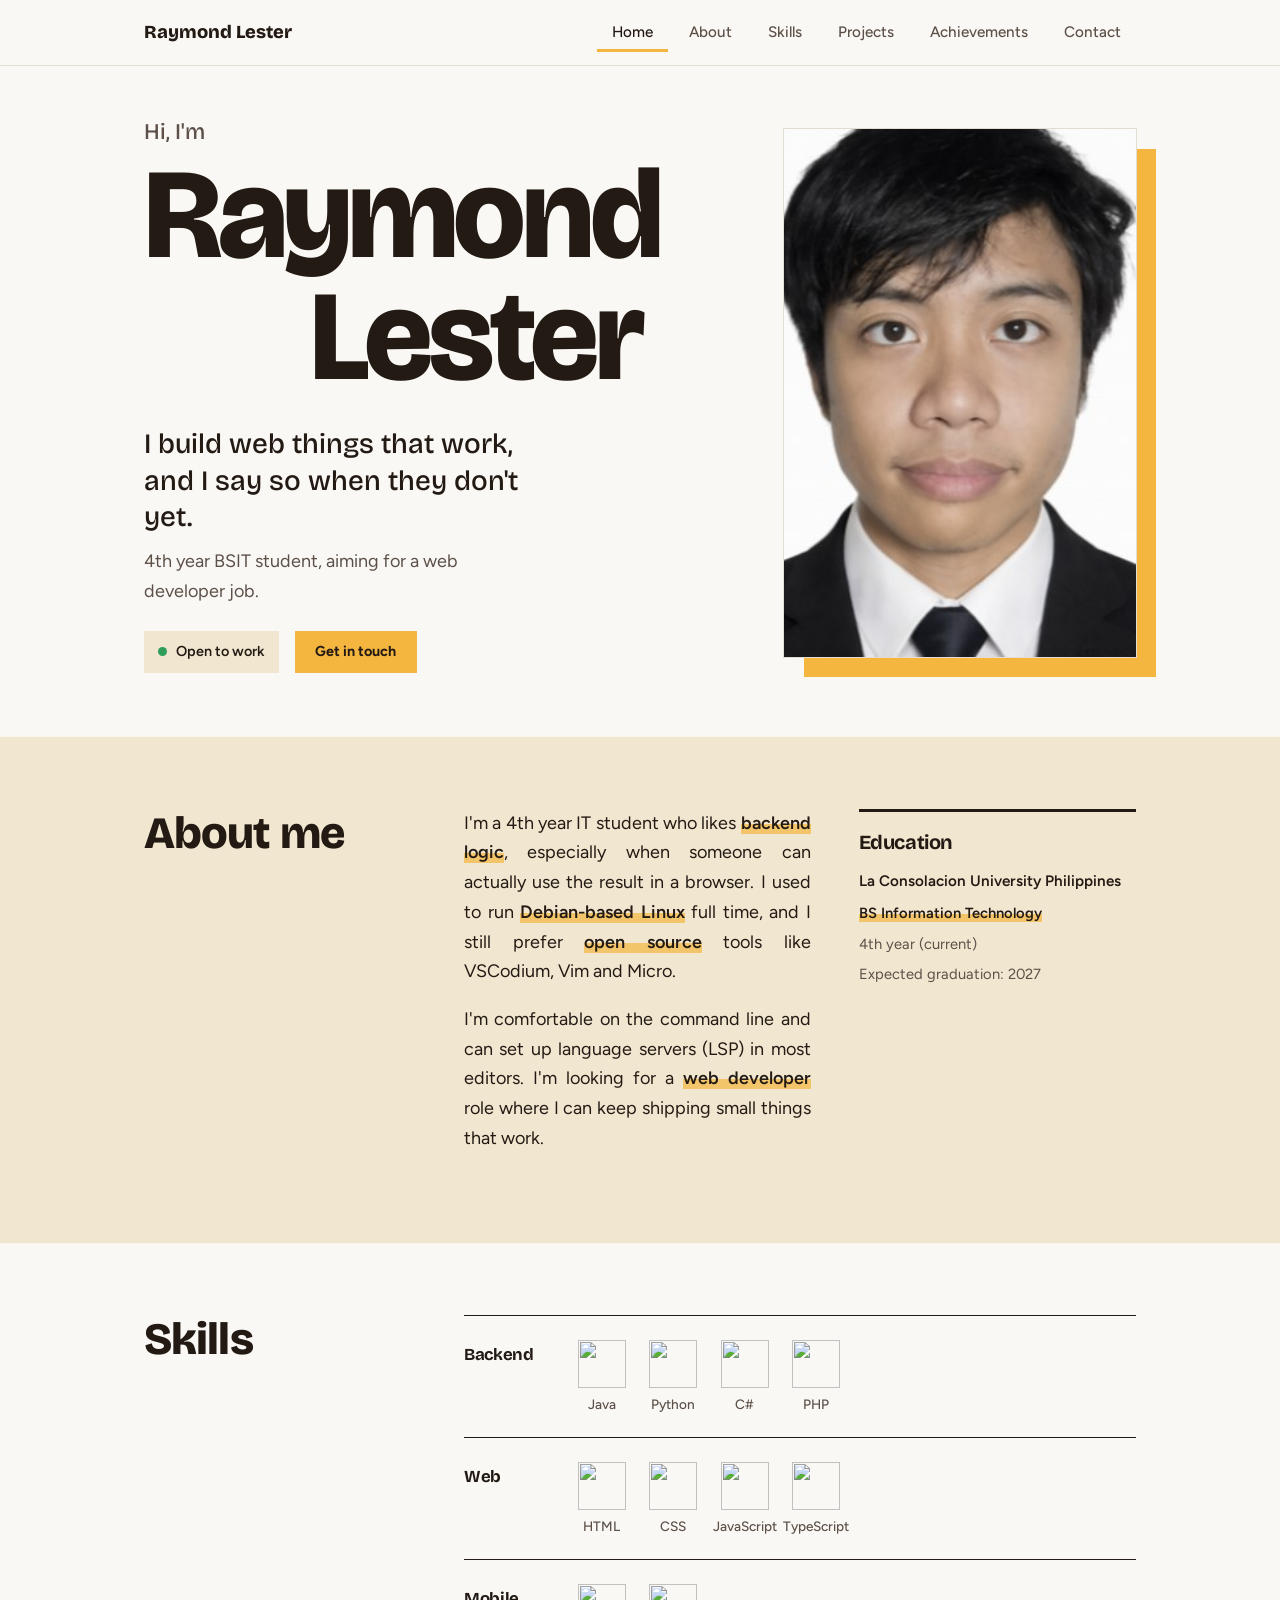
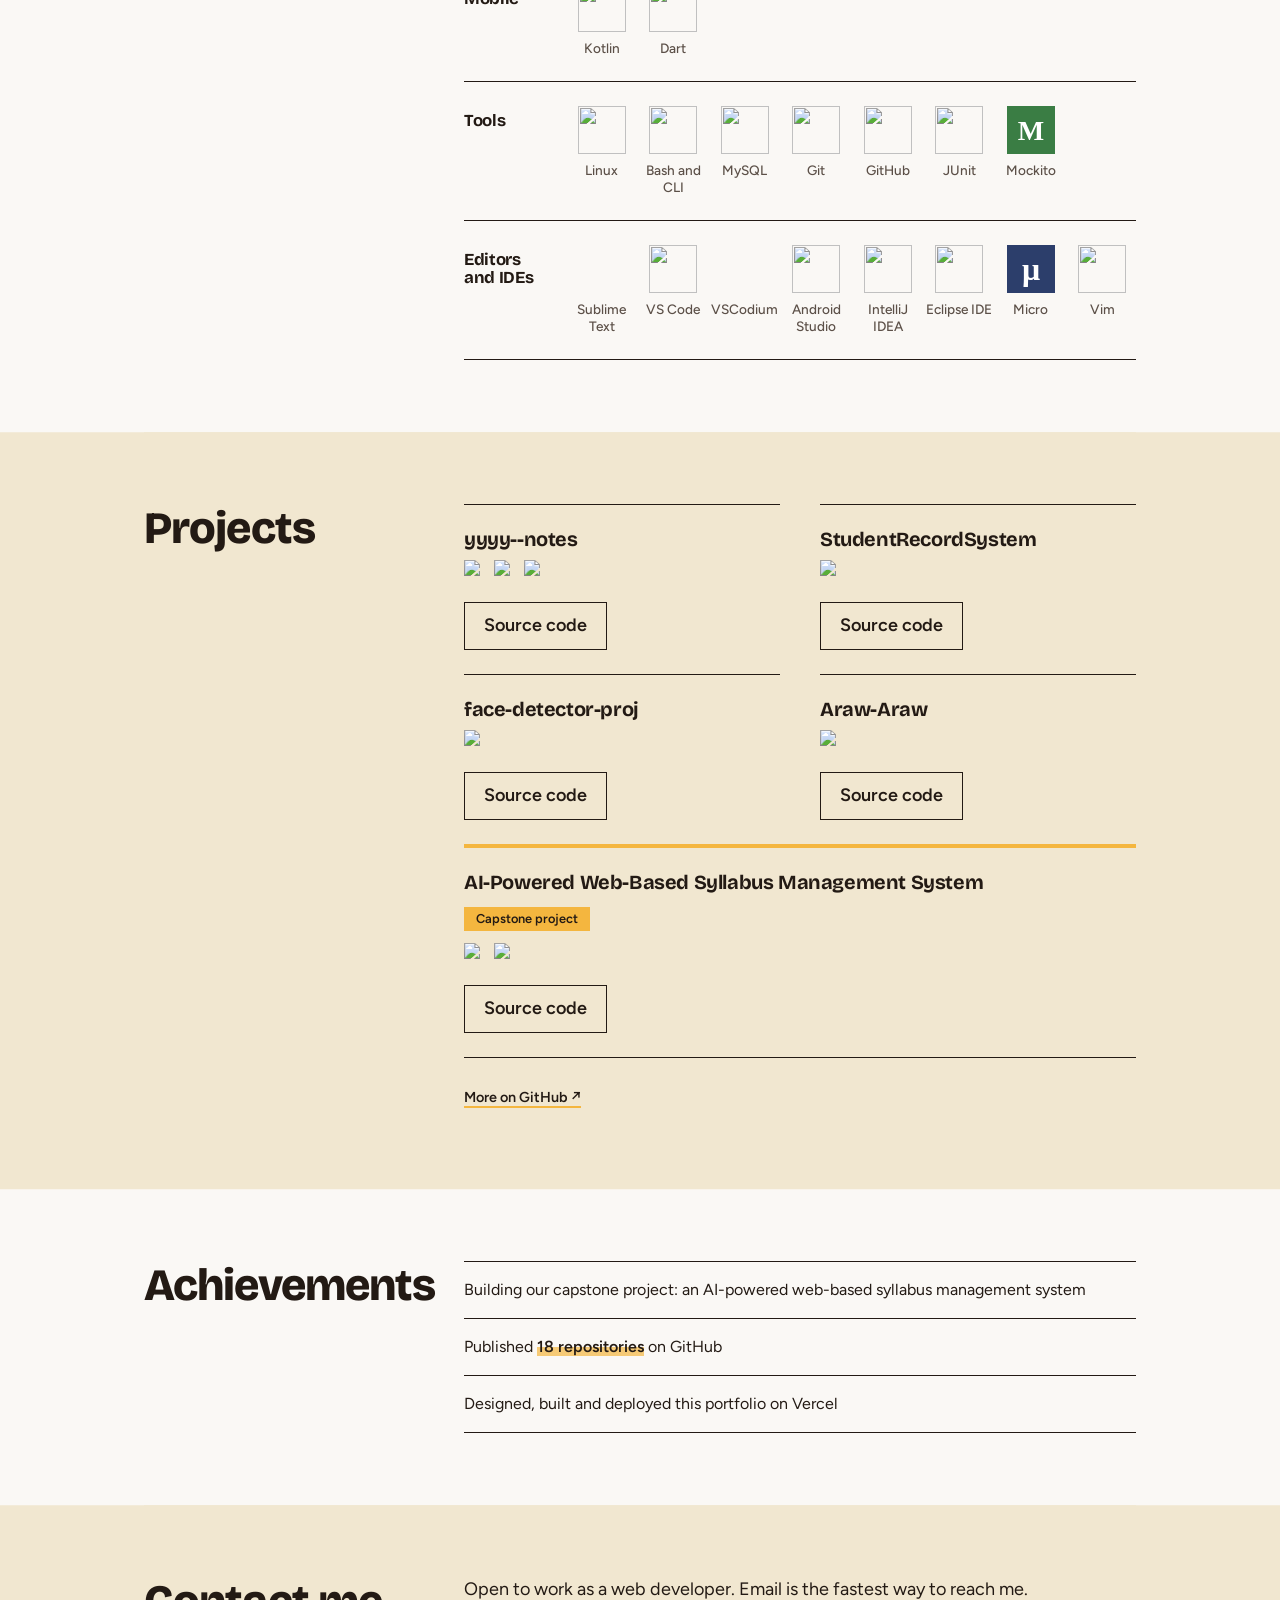
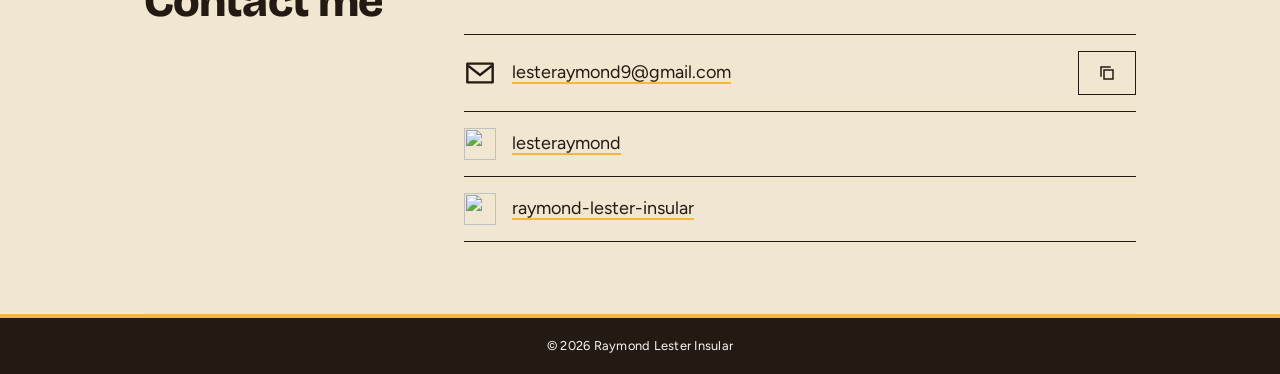
==== commit b7fe42ac: "i have no idea why this works (DO NOT TOUCH!!!)" ====
--- a/index.html
+++ b/index.html
@@ -131,6 +131,8 @@
             <li><img src="https://cdn.jsdelivr.net/gh/devicons/devicon@v2.16.0/icons/vscode/vscode-original.svg" alt="" width="48" height="48" loading="lazy"><span>VS Code</span></li>
             <li><span class="mask" style="--icon:url(https://cdn.jsdelivr.net/npm/simple-icons@9.21.0/icons/vscodium.svg);--c:#2f80c0" aria-hidden="true"></span><span>VSCodium</span></li>
             <li><img src="https://cdn.jsdelivr.net/gh/devicons/devicon@v2.16.0/icons/androidstudio/androidstudio-original.svg" alt="" width="48" height="48" loading="lazy"><span>Android Studio</span></li>
+            <li><img src="https://cdn.jsdelivr.net/gh/devicons/devicon@v2.16.0/icons/intellij/intellij-original.svg" alt="" width="48" height="48" loading="lazy"><span>IntelliJ IDEA</span></li>
+            <li><img src="https://cdn.jsdelivr.net/gh/devicons/devicon@v2.16.0/icons/eclipse/eclipse-original.svg" alt="" width="48" height="48" loading="lazy"><span>Eclipse IDE</span></li>
             <li><svg class="mask-svg" viewBox="0 0 48 48" width="48" height="48" aria-hidden="true"><rect width="48" height="48" fill="#2c3e6b"/><text x="24" y="35" text-anchor="middle" font-family="Georgia, serif" font-size="32" font-weight="700" fill="#fff">&#956;</text></svg><span>Micro</span></li>
             <li><img src="https://cdn.jsdelivr.net/gh/devicons/devicon@v2.16.0/icons/vim/vim-original.svg" alt="" width="48" height="48" loading="lazy"><span>Vim</span></li>
           </ul>
